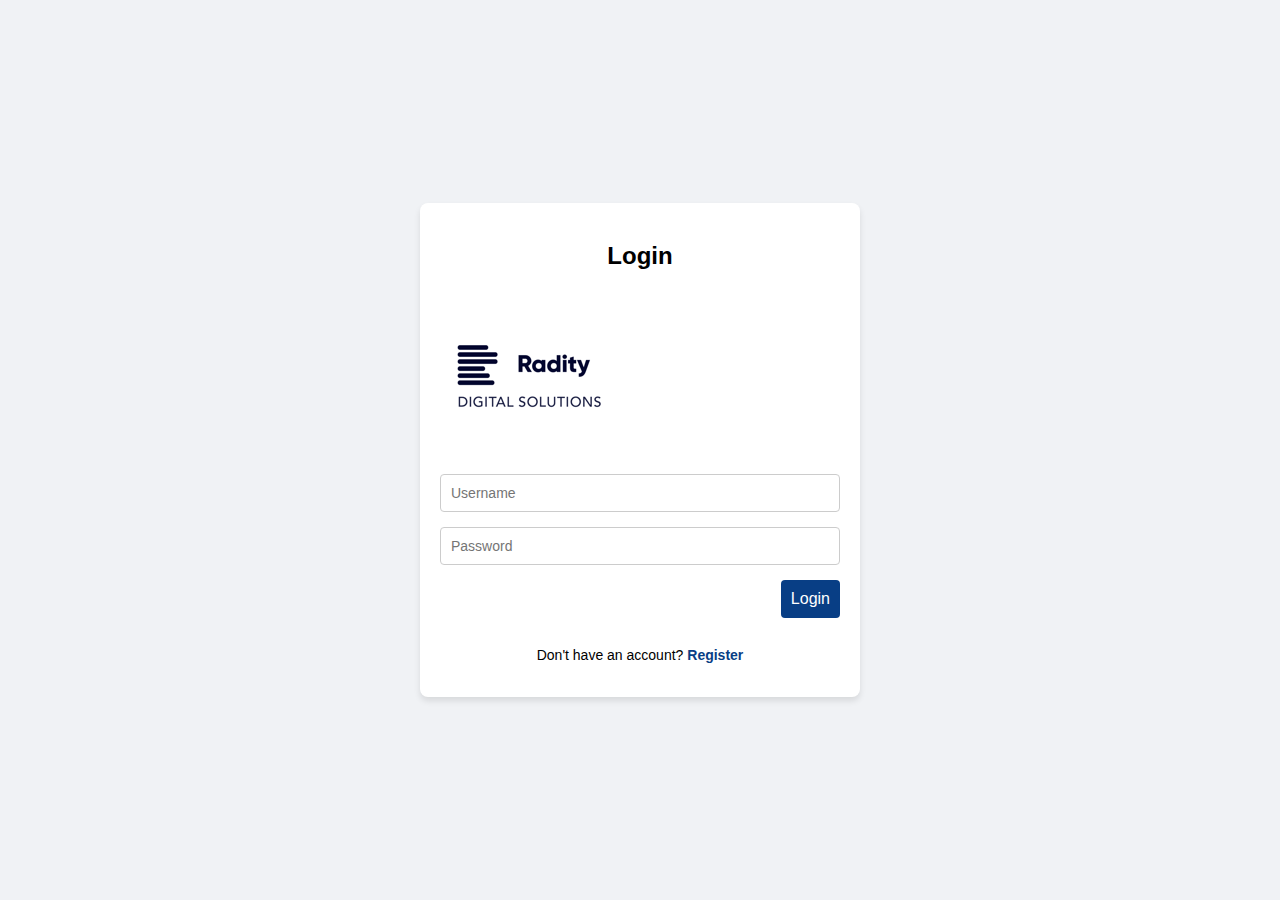
==== index.html @ fe4870d3 "Base Application Complete" ====
<!DOCTYPE html>
<html lang="en">
<head>
  <meta charset="UTF-8">
  <meta name="viewport" content="width=device-width, initial-scale=1.0">
  <title>MyEmployee - Login & Register</title>
  <link rel="stylesheet" href="styles.css">
</head>
<body class="login-container">
  <div class="container">
    <div class="form-container" id="login-form">
      <h2>Login</h2>
      <div class="logo-container">
        <a href="https://radity.com" target="_blank" rel="noopener noreferrer">
          <img src="images/radity.png" alt="" class="company-logo">
        </a>
      <form id="loginForm">
        <input type="text" id="login-username" placeholder="Username" required>
        <input type="password" id="login-password" placeholder="Password" required>
        <button type="submit">Login</button>
        <p>Don't have an account? <a href="#" id="show-register">Register</a></p>
      </form>
    </div>

    <div class="form-container hidden" id="register-form">
      <h2>Register</h2>
      <form id="registerForm">
        <input type="text" id="register-username" placeholder="Username" required>
        <input type="password" id="register-password" placeholder="Password" required>
        <select id="register-role" required>
          <option value="ADMIN">Admin</option>
          <option value="USER">Employee</option>
        </select>
        <button type="submit">Register</button>
        <p>Already have an account? <a href="#" id="show-login">Login</a></p>
      </form>
    </div>
  </div>
  <script src="script.js"></script>
</body>
</html>
---- styles.css ----
/* General Styles */
body {
    font-family: Arial, sans-serif;
    background-color: #f0f2f5;
    margin: 0;
    padding: 0;
}

/* Login/Register Page Styles */
.login-container {
    display: flex;
    justify-content: center;
    align-items: center;
    height: 100vh;
}

.login-container .container {
    max-width: 400px;
    width: 100%;
    padding: 20px;
    background: #fff;
    border-radius: 8px;
    box-shadow: 0 4px 6px rgba(0, 0, 0, 0.1);
}

.login-container h1, 
.login-container h2 {
    text-align: center;
    margin-bottom: 20px;
}

.login-container form {
    display: flex;
    flex-direction: column;
    gap: 15px;
}

.login-container input, 
.login-container select {
    padding: 10px;
    border: 1px solid #ccc;
    border-radius: 4px;
}

.login-container button {
    padding: 10px;
    border: none;
    background-color: #083e85;
    color: white;
    border-radius: 4px;
    cursor: pointer;
    font-size: 16px;
    transition: background-color 0.3s ease;
}

.login-container button:hover {
    background-color: #083e85;
}

.login-container p {
    text-align: center;
    font-size: 14px;
}

.login-container a {
    color: #083e85;
    text-decoration: none;
    font-weight: bold;
}

.login-container a:hover {
    text-decoration: underline;
}

/* General Table Enhancements */
.employee-table {
    width: 100%;
    border-collapse: separate;
    border-spacing: 0;
    margin-bottom: 20px;
    background-color: #ffffff;
    border-radius: 8px;
    overflow: hidden;
    box-shadow: 0 4px 6px rgba(0, 0, 0, 0.1);
}

.employee-table th, 
.employee-table td {
    padding: 10px;
    text-align: center;
    font-size: 14px;
    color: #333;
}

.employee-table th {
    background-color: #083e85;
    color: #fff;
    font-weight: bold;
    text-transform: uppercase;
}

.employee-table tr:nth-child(even) {
    background-color: #f9f9f9;
}

.employee-table tr:nth-child(odd) {
    background-color: #ffffff;
}

.employee-table td img {
    border-radius: 50%;
    width: 50px;
    height: 50px;
    object-fit: cover;
    border: 2px solid #ddd;
}

/* No Photo Placeholder */
.employee-table .no-photo {
    width: 50px;
    height: 50px;
    border-radius: 50%;
    background-color: #ddd;
    color: #666;
    font-size: 12px;
    display: flex;
    align-items: center;
    justify-content: center;
    margin: 0 auto;
}

/* View Details Button */
.employee-table .view-details-btn {
    display: inline-block;
    padding: 5px 10px;
    background-color: #083e85;
    color: white;
    border-radius: 20px;
    text-decoration: none;
    font-size: 12px;
    transition: background-color 0.3s ease;
    font-weight: bold;
    cursor: pointer;
}

.employee-table .view-details-btn:hover {
    background-color: #083e85;
    color: white;
}

@media (max-width: 768px) {
    .employee-table th, 
    .employee-table td {
        padding: 8px;
        font-size: 12px;
    }

    .employee-table td img {
        width: 40px;
        height: 40px;
    }

    .employee-table .no-photo {
        width: 40px;
        height: 40px;
        font-size: 10px;
    }

    .employee-table .view-details-btn {
        font-size: 10px;
        padding: 4px 8px;
    }
}

@media (max-width: 480px) {
    .employee-table th,
    .employee-table td {
        font-size: 10px;
    }

    .employee-table td img {
        width: 30px;
        height: 30px;
    }

    .employee-table .no-photo {
        width: 30px;
        height: 30px;
        font-size: 8px;
    }

    .employee-table .view-details-btn {
        font-size: 8px;
        padding: 3px 6px;
    }
}


.employee-table tr:hover {
    background-color: #f9f9f9;
}

/* Pagination */
.pagination {
    display: flex;
    justify-content: center;
    gap: 10px;
    margin-top: 10px;
}

.pagination button {
    padding: 10px 15px;
    border: none;
    background-color: #083e85;
    color: white;
    border-radius: 4px;
    cursor: pointer;
}

.pagination button:disabled {
    background-color: #ccc;
    cursor: not-allowed;
}

.pagination button:hover:not(:disabled) {
    background-color: #083e85;
}

/* Add New Employee Button */
#addNewEmployeeButton {
    display: block;
    margin: 20px auto;
    padding: 10px 20px;
    background-color: #083e85;
    border: none;
    color: white;
    border-radius: 4px;
    cursor: pointer;
    font-size: 16px;
}

#addNewEmployeeButton:hover {
    background-color: #083e85;
}

/* Add/Edit Form */
form {
    display: flex;
    flex-direction: column;
    gap: 15px;
}

form input,
form select {
    padding: 10px;
    border: 1px solid #ddd;
    border-radius: 4px;
    font-size: 14px;
}

form input:focus,
form select:focus {
    border-color: #007bff;
    outline: none;
}

form button {
    align-self: flex-end;
    padding: 10px 20px;
}

/* Hidden Elements */
.hidden {
    display: none;
}

/* Responsive Styles */
@media (max-width: 768px) {
    .employee-management-container {
        padding: 15px;
    }

    .employee-table th,
    .employee-table td {
        padding: 5px;
        font-size: 12px;
    }

    .pagination button {
        padding: 8px 10px;
        font-size: 14px;
    }

    #addNewEmployeeButton {
        font-size: 14px;
        padding: 8px 15px;
    }
}

/* Manage Address Types Button Styles */
#manageAddressTypesButton {
    display: inline-block;
    padding: 8px 20px;
    background-color: #e4e6eb; /* Facebook-like light grey */
    color: #083e85; /* Facebook blue */
    border: 1px solid #dddfe2; /* Subtle border */
    border-radius: 20px;
    text-align: center;
    font-size: 14px;
    margin-top: 15px;
    cursor: pointer;
    font-weight: 600;
    transition: background-color 0.2s ease, color 0.2s ease;
}

#manageAddressTypesButton:hover {
    background-color: #083e85; /* Darker blue on hover */
    color: white;
    text-decoration: none;
}

#manageAddressTypesButton:focus {
    outline: none;
    box-shadow: 0 0 5px rgba(24, 119, 242, 0.7); /* Blue focus ring */
}

#manageAddressTypesButton:active {
    background-color: #166fe5; /* Even darker blue when clicked */
}
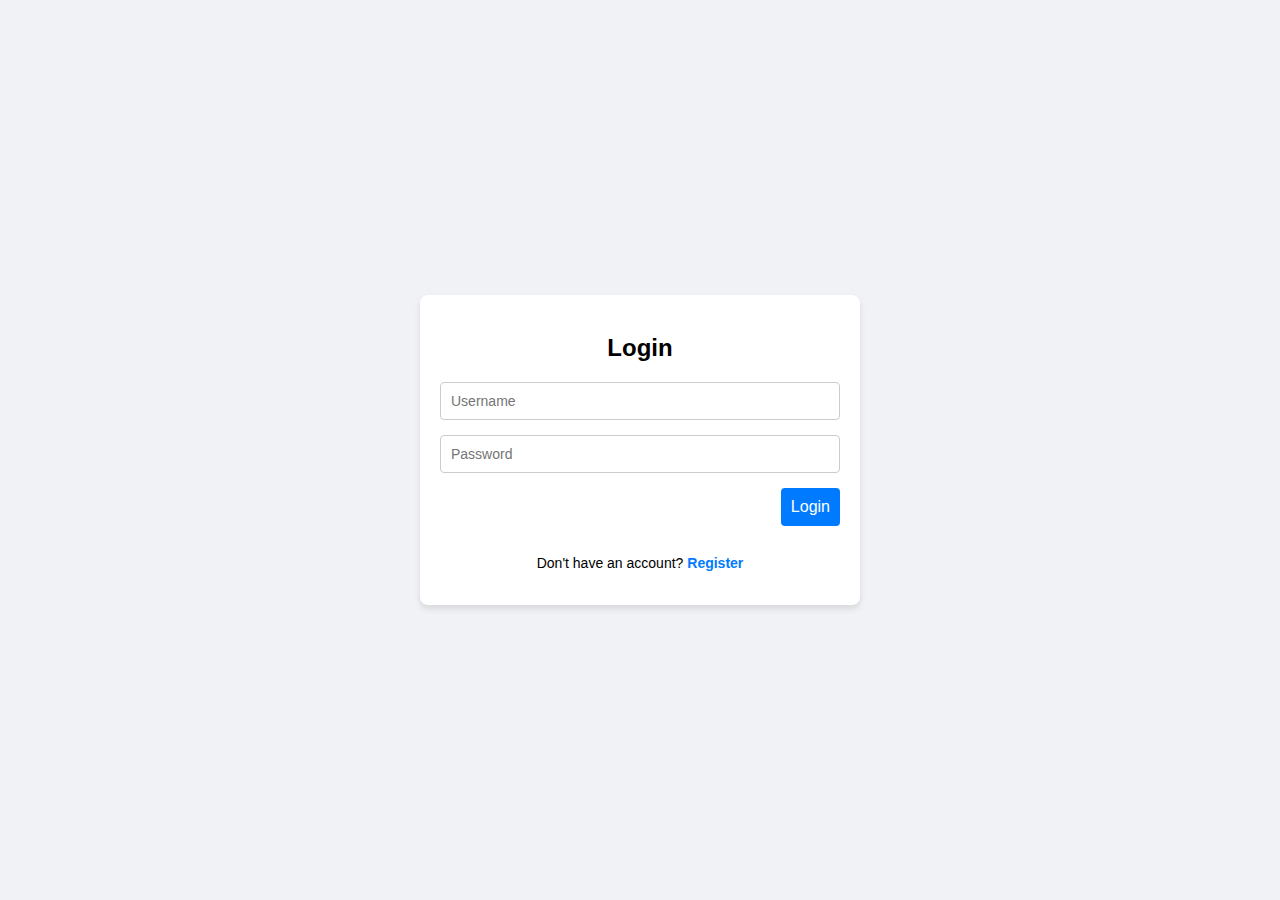
==== commit e73d158e: "First Front-End commit" ====
--- a/index.html
+++ b/index.html
@@ -10,10 +10,6 @@
   <div class="container">
     <div class="form-container" id="login-form">
       <h2>Login</h2>
-      <div class="logo-container">
-        <a href="https://radity.com" target="_blank" rel="noopener noreferrer">
-          <img src="images/radity.png" alt="" class="company-logo">
-        </a>
       <form id="loginForm">
         <input type="text" id="login-username" placeholder="Username" required>
         <input type="password" id="login-password" placeholder="Password" required>
@@ -29,7 +25,7 @@
         <input type="password" id="register-password" placeholder="Password" required>
         <select id="register-role" required>
           <option value="ADMIN">Admin</option>
-          <option value="USER">Employee</option>
+          <option value="EMPLOYEE">Employee</option>
         </select>
         <button type="submit">Register</button>
         <p>Already have an account? <a href="#" id="show-login">Login</a></p>
--- a/styles.css
+++ b/styles.css
@@ -45,7 +45,7 @@
 .login-container button {
     padding: 10px;
     border: none;
-    background-color: #083e85;
+    background-color: #007bff;
     color: white;
     border-radius: 4px;
     cursor: pointer;
@@ -54,7 +54,7 @@
 }
 
 .login-container button:hover {
-    background-color: #083e85;
+    background-color: #0056b3;
 }
 
 .login-container p {
@@ -63,7 +63,7 @@
 }
 
 .login-container a {
-    color: #083e85;
+    color: #007bff;
     text-decoration: none;
     font-weight: bold;
 }
@@ -72,39 +72,39 @@
     text-decoration: underline;
 }
 
-/* General Table Enhancements */
+/* Employee Management Page Styles */
+.employee-management-container {
+    max-width: 1200px;
+    margin: 20px auto;
+    background: #fff;
+    padding: 20px;
+    border-radius: 8px;
+    box-shadow: 0 4px 6px rgba(0, 0, 0, 0.1);
+}
+
+.employee-management-container h1 {
+    text-align: center;
+    margin-bottom: 20px;
+    color: #333;
+}
+
 .employee-table {
     width: 100%;
-    border-collapse: separate;
-    border-spacing: 0;
+    border-collapse: collapse;
     margin-bottom: 20px;
-    background-color: #ffffff;
-    border-radius: 8px;
-    overflow: hidden;
-    box-shadow: 0 4px 6px rgba(0, 0, 0, 0.1);
 }
 
 .employee-table th, 
 .employee-table td {
-    padding: 10px;
-    text-align: center;
-    font-size: 14px;
+    border: 1px solid #ddd;
+    padding: 8px;
+    text-align: center;
+}
+
+.employee-table th {
+    background-color: #f4f4f4;
+    font-weight: bold;
     color: #333;
-}
-
-.employee-table th {
-    background-color: #083e85;
-    color: #fff;
-    font-weight: bold;
-    text-transform: uppercase;
-}
-
-.employee-table tr:nth-child(even) {
-    background-color: #f9f9f9;
-}
-
-.employee-table tr:nth-child(odd) {
-    background-color: #ffffff;
 }
 
 .employee-table td img {
@@ -112,89 +112,7 @@
     width: 50px;
     height: 50px;
     object-fit: cover;
-    border: 2px solid #ddd;
-}
-
-/* No Photo Placeholder */
-.employee-table .no-photo {
-    width: 50px;
-    height: 50px;
-    border-radius: 50%;
-    background-color: #ddd;
-    color: #666;
-    font-size: 12px;
-    display: flex;
-    align-items: center;
-    justify-content: center;
-    margin: 0 auto;
-}
-
-/* View Details Button */
-.employee-table .view-details-btn {
-    display: inline-block;
-    padding: 5px 10px;
-    background-color: #083e85;
-    color: white;
-    border-radius: 20px;
-    text-decoration: none;
-    font-size: 12px;
-    transition: background-color 0.3s ease;
-    font-weight: bold;
-    cursor: pointer;
-}
-
-.employee-table .view-details-btn:hover {
-    background-color: #083e85;
-    color: white;
-}
-
-@media (max-width: 768px) {
-    .employee-table th, 
-    .employee-table td {
-        padding: 8px;
-        font-size: 12px;
-    }
-
-    .employee-table td img {
-        width: 40px;
-        height: 40px;
-    }
-
-    .employee-table .no-photo {
-        width: 40px;
-        height: 40px;
-        font-size: 10px;
-    }
-
-    .employee-table .view-details-btn {
-        font-size: 10px;
-        padding: 4px 8px;
-    }
-}
-
-@media (max-width: 480px) {
-    .employee-table th,
-    .employee-table td {
-        font-size: 10px;
-    }
-
-    .employee-table td img {
-        width: 30px;
-        height: 30px;
-    }
-
-    .employee-table .no-photo {
-        width: 30px;
-        height: 30px;
-        font-size: 8px;
-    }
-
-    .employee-table .view-details-btn {
-        font-size: 8px;
-        padding: 3px 6px;
-    }
-}
-
+}
 
 .employee-table tr:hover {
     background-color: #f9f9f9;
@@ -211,7 +129,7 @@
 .pagination button {
     padding: 10px 15px;
     border: none;
-    background-color: #083e85;
+    background-color: #007bff;
     color: white;
     border-radius: 4px;
     cursor: pointer;
@@ -223,7 +141,7 @@
 }
 
 .pagination button:hover:not(:disabled) {
-    background-color: #083e85;
+    background-color: #0056b3;
 }
 
 /* Add New Employee Button */
@@ -231,7 +149,7 @@
     display: block;
     margin: 20px auto;
     padding: 10px 20px;
-    background-color: #083e85;
+    background-color: #28a745;
     border: none;
     color: white;
     border-radius: 4px;
@@ -240,7 +158,7 @@
 }
 
 #addNewEmployeeButton:hover {
-    background-color: #083e85;
+    background-color: #218838;
 }
 
 /* Add/Edit Form */
@@ -296,34 +214,3 @@
         padding: 8px 15px;
     }
 }
-
-/* Manage Address Types Button Styles */
-#manageAddressTypesButton {
-    display: inline-block;
-    padding: 8px 20px;
-    background-color: #e4e6eb; /* Facebook-like light grey */
-    color: #083e85; /* Facebook blue */
-    border: 1px solid #dddfe2; /* Subtle border */
-    border-radius: 20px;
-    text-align: center;
-    font-size: 14px;
-    margin-top: 15px;
-    cursor: pointer;
-    font-weight: 600;
-    transition: background-color 0.2s ease, color 0.2s ease;
-}
-
-#manageAddressTypesButton:hover {
-    background-color: #083e85; /* Darker blue on hover */
-    color: white;
-    text-decoration: none;
-}
-
-#manageAddressTypesButton:focus {
-    outline: none;
-    box-shadow: 0 0 5px rgba(24, 119, 242, 0.7); /* Blue focus ring */
-}
-
-#manageAddressTypesButton:active {
-    background-color: #166fe5; /* Even darker blue when clicked */
-}
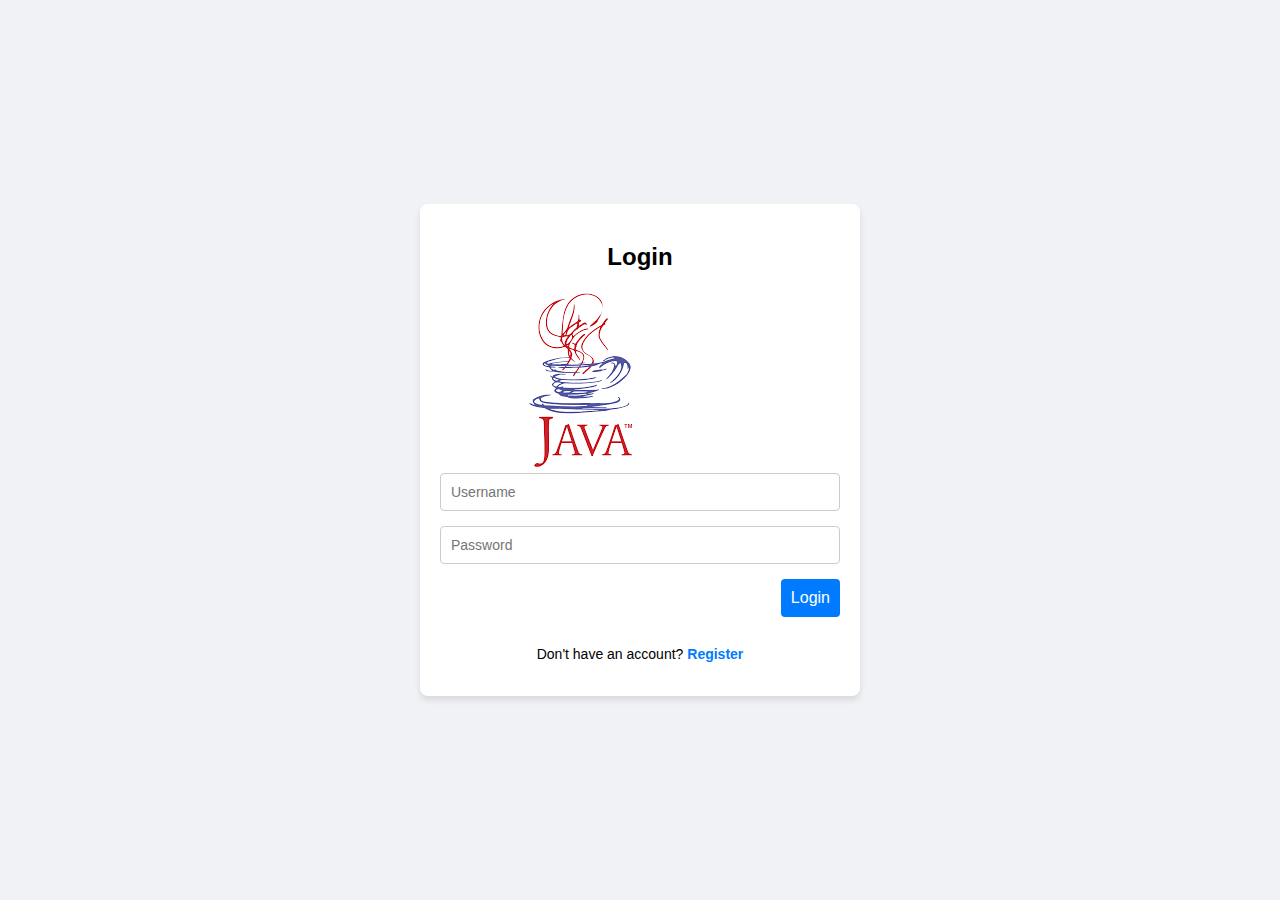
==== commit cf28eb35: "Front End Complete" ====
--- a/index.html
+++ b/index.html
@@ -9,7 +9,11 @@
 <body class="login-container">
   <div class="container">
     <div class="form-container" id="login-form">
-      <h2>Login</h2>
+      <h2>Login </h2>
+      <div class="logo-container">
+        <a href="https://google.com" target="_blank" rel="noopener noreferrer">
+          <img src="images/java.png" alt="" class="company-logo">
+        </a>
       <form id="loginForm">
         <input type="text" id="login-username" placeholder="Username" required>
         <input type="password" id="login-password" placeholder="Password" required>
@@ -25,7 +29,7 @@
         <input type="password" id="register-password" placeholder="Password" required>
         <select id="register-role" required>
           <option value="ADMIN">Admin</option>
-          <option value="EMPLOYEE">Employee</option>
+          <option value="USER">Employee</option>
         </select>
         <button type="submit">Register</button>
         <p>Already have an account? <a href="#" id="show-login">Login</a></p>
